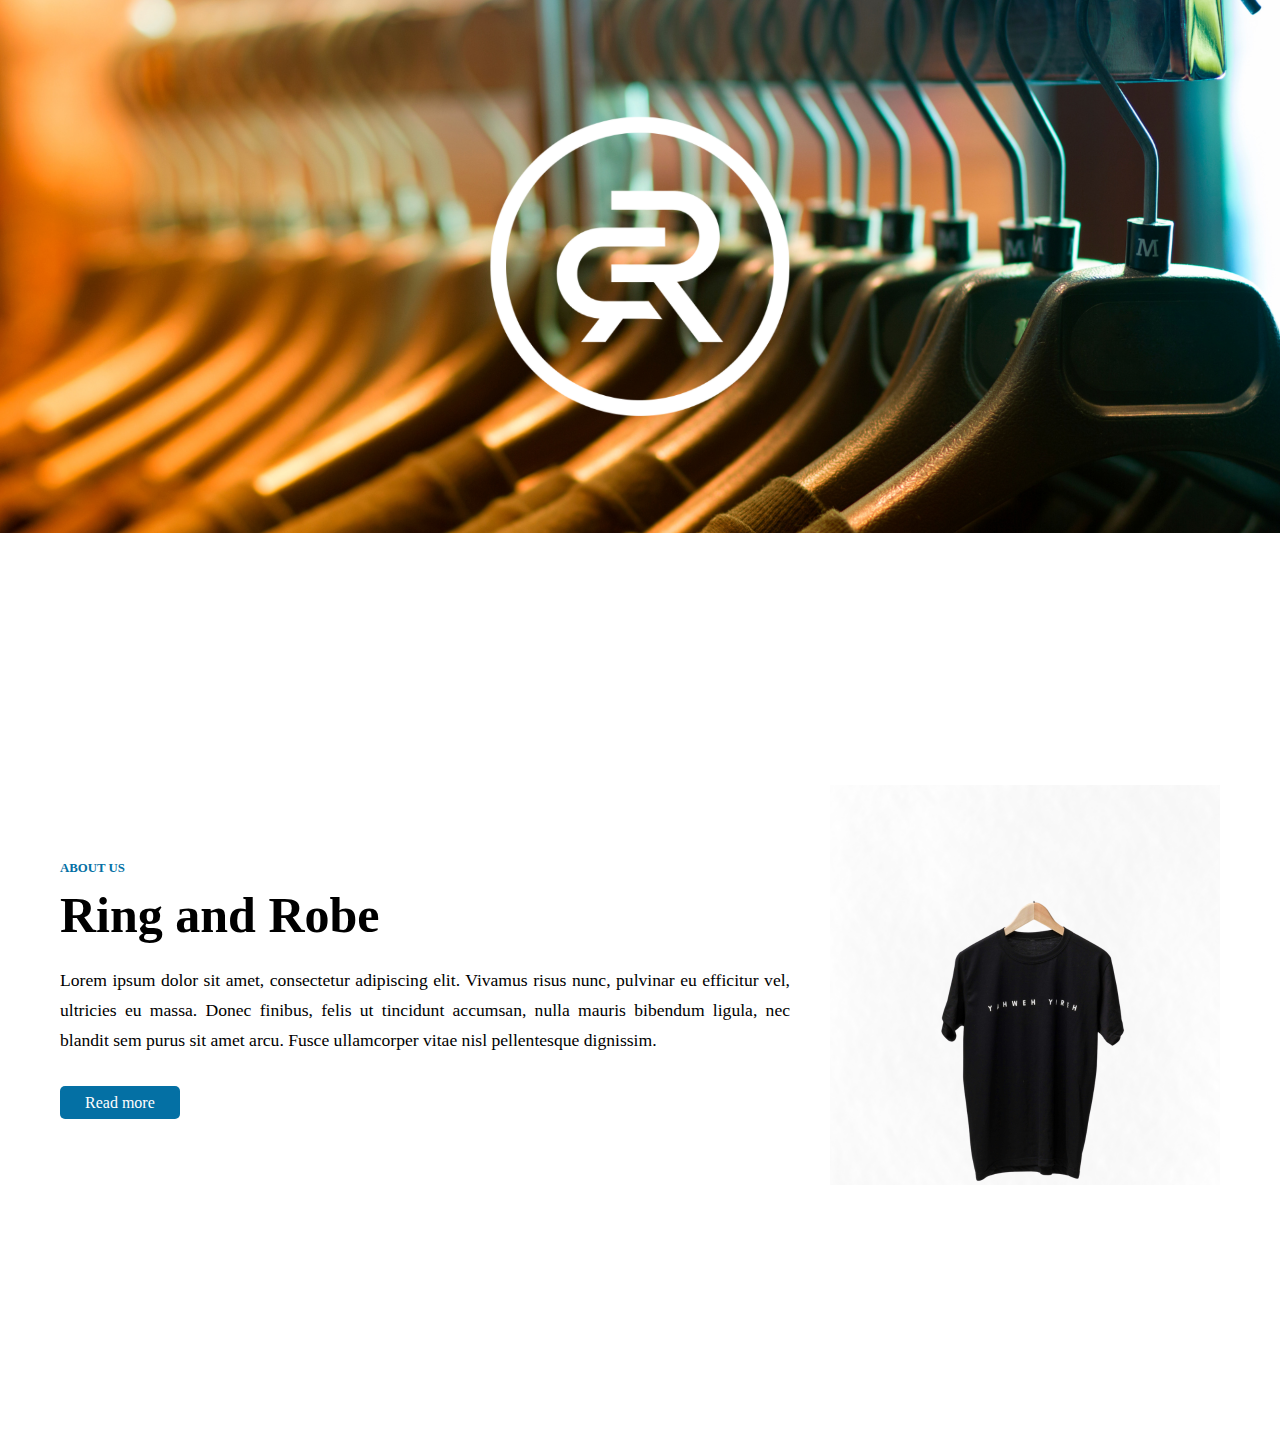
==== index.html @ 591218f0 "index" ====
<!DOCTYPE html>
<html lang="en">
<head>
    <meta charset="UTF-8">
    <meta name="viewport" content="width=device-width, initial-scale=1.0, maximum-scale=1.0, user-scalable=no">

    <title>About us</title>

    <!--CSS About Us [ONLY]-->  
    <link rel="stylesheet" href="about-us.css">
    <link rel="stylesheet" href="about-us-mobile.css">
    <!-- End CSS About Us -->
</head>
<body>

    <header class="container">
        <div class="slideshow">
            <picture>
                <img src="slide 1.png" alt="Main Banner">
            </picture>
        </div>
    </header>

    <main class="about-us">
        <div class="container-inner">
            <div class="col1">
            <h5>About us</h5>
                <h1>Ring and Robe</h1>
                <p>
                    Lorem ipsum dolor sit amet, consectetur adipiscing elit. Vivamus risus nunc, pulvinar eu efficitur vel, ultricies eu massa. 
                    Donec finibus, felis ut tincidunt accumsan, nulla mauris bibendum ligula, nec blandit sem purus sit amet arcu. Fusce ullamcorper 
                    vitae nisl pellentesque dignissim.
                </p>
                <a href="#" class="button-about">Read more</a>

            </div>

            <div class="col2">
                <picture>
                    <img src="TSHIRT.png" alt="Tshirt Banner" class="tshirt-banner">
                </picture>
            </div>
        </div>
    </main>
    
</body>
</html>
---- about-us.css ----
/* http://meyerweb.com/eric/tools/css/reset/ 
   v2.0 | 20110126
   License: none (public domain)
*/

html, body, div, span, applet, object, iframe,
h1, h2, h3, h4, h5, h6, p, blockquote, pre,
a, abbr, acronym, address, big, cite, code,
del, dfn, em, img, ins, kbd, q, s, samp,
small, strike, strong, sub, sup, tt, var,
b, u, i, center,
dl, dt, dd, ol, ul, li,
fieldset, form, label, legend,
table, caption, tbody, tfoot, thead, tr, th, td,
article, aside, canvas, details, embed, 
figure, figcaption, footer, header, hgroup, 
menu, nav, output, ruby, section, summary,
time, mark, audio, video {
	margin: 0;
	padding: 0;
	border: 0;
	font-size: 100%;
	font: inherit;
	vertical-align: baseline;
}
/* HTML5 display-role reset for older browsers */
article, aside, details, figcaption, figure, 
footer, header, hgroup, menu, nav, section {
	display: block;
}
body {
	line-height: 1;
}
ol, ul {
	list-style: none;
}
blockquote, q {
	quotes: none;
}
blockquote:before, blockquote:after,
q:before, q:after {
	content: '';
	content: none;
}
table {
	border-collapse: collapse;
	border-spacing: 0;
}
*{
    box-sizing: border-box;
}


/*END Reset*/

/* Start About Us CSS */

header .container{
    display: flex;
    flex-direction: row;
    justify-content: center;
    align-items: center;
    width: 1200px;
    overflow: hidden;
}

header .container .slideshow{
    width: 100%;
}
.container .slideshow img{
    width: 100%;
    height: 100%;
    object-fit: cover;
}

/*First Area*/
.about-us{
    display: flex;
    justify-content: center; 
    align-items: center; 
    padding: 30px;
    background-color: #fff;
    min-height: 100vh;
}

.about-us .container-inner {
    width: 100%;
    max-width: 1200px; 
    display: flex;
    justify-content: space-between; 
    align-items: center;
  }

/* Ajustes para as colunas */
.about-us .colunm1,
.about-us .colunm2 {
  width: 48%; 
  display: flex;
  flex-direction: column;
  justify-content: center; 
}

.about-us .col1 {
    padding: 20px;
    align-items: flex-start;
}

.about-us .col1 h5{
    font-family: "Poppins";
    font-size: 0.8rem;
    text-transform: uppercase;
    color: #0470A4;
    font-weight: 600;
    padding: 0px 0px 15px 0px;
}
.about-us .col1 h1{
    font-family: "Poppins";
    font-size: 3.125rem;
    color: #000;
    font-weight: 700;
    padding: 0px 0px 25px 0px;
}

.about-us .col1 p{
    color: black;
    font-size: 1.1rem;
    font-family: "Poppins";
    font-weight: 400;
    word-wrap: break-word;
    line-height: 30px;
    text-align: justify;
    padding: 0px 0px 40px 0px;
}

.about-us .col1 .button-about{
    background-color: #0470A4;
    color: #fff;
    font-family: "Poppins";
    font-size: 1rem;
    text-decoration: none;
    padding: 8px 25px;
    border-radius: 5px;
    transition: all 0.5s ease;
}
.about-us .col1 .button-about:hover{
    background-color: #2bb8ff;
    color: #fff;
}


.about-us .col2 {
    padding: 20px;
    align-items: flex-start;
}
---- about-us-mobile.css ----
@media (max-width: 600px) {
        header .container .slideshow{
        max-width: 100%;
        }
        header .container .slideshow img{
            width: 100%;
        }
        .about-us{
            display: flex;
            flex-direction: column;
            align-items: center;
            padding: 15px;
        }
        .about-us > .container-inner{
            display: flex;
            flex-direction: column-reverse;
            align-items: center;
            justify-items: center;
            width: 100%;
            padding: 0px;
        }
        .container-inner .col1{
            width: 100%;
            padding: 15px;
        }
        .container-inner .col2{
            width: 100%;
            padding: 15px;
        }
        .container-inner .col2 .tshirt-banner{
            width: 100%;
        }
        .about-us .col1 h5{
            padding: 0px 0px 5px 0px;
            text-align: center;
            width: 100%;
        }
        .about-us .col1 h1{
            padding: 10px 0px 20px 0px;
            width: 100%;
            text-align: center;
            font-size: 2.5rem;
        }
        .about-us .col1 p{
            padding: 0px 5px 30px 5px;
            width: 100%;
            line-height: 35px;
        }
    }
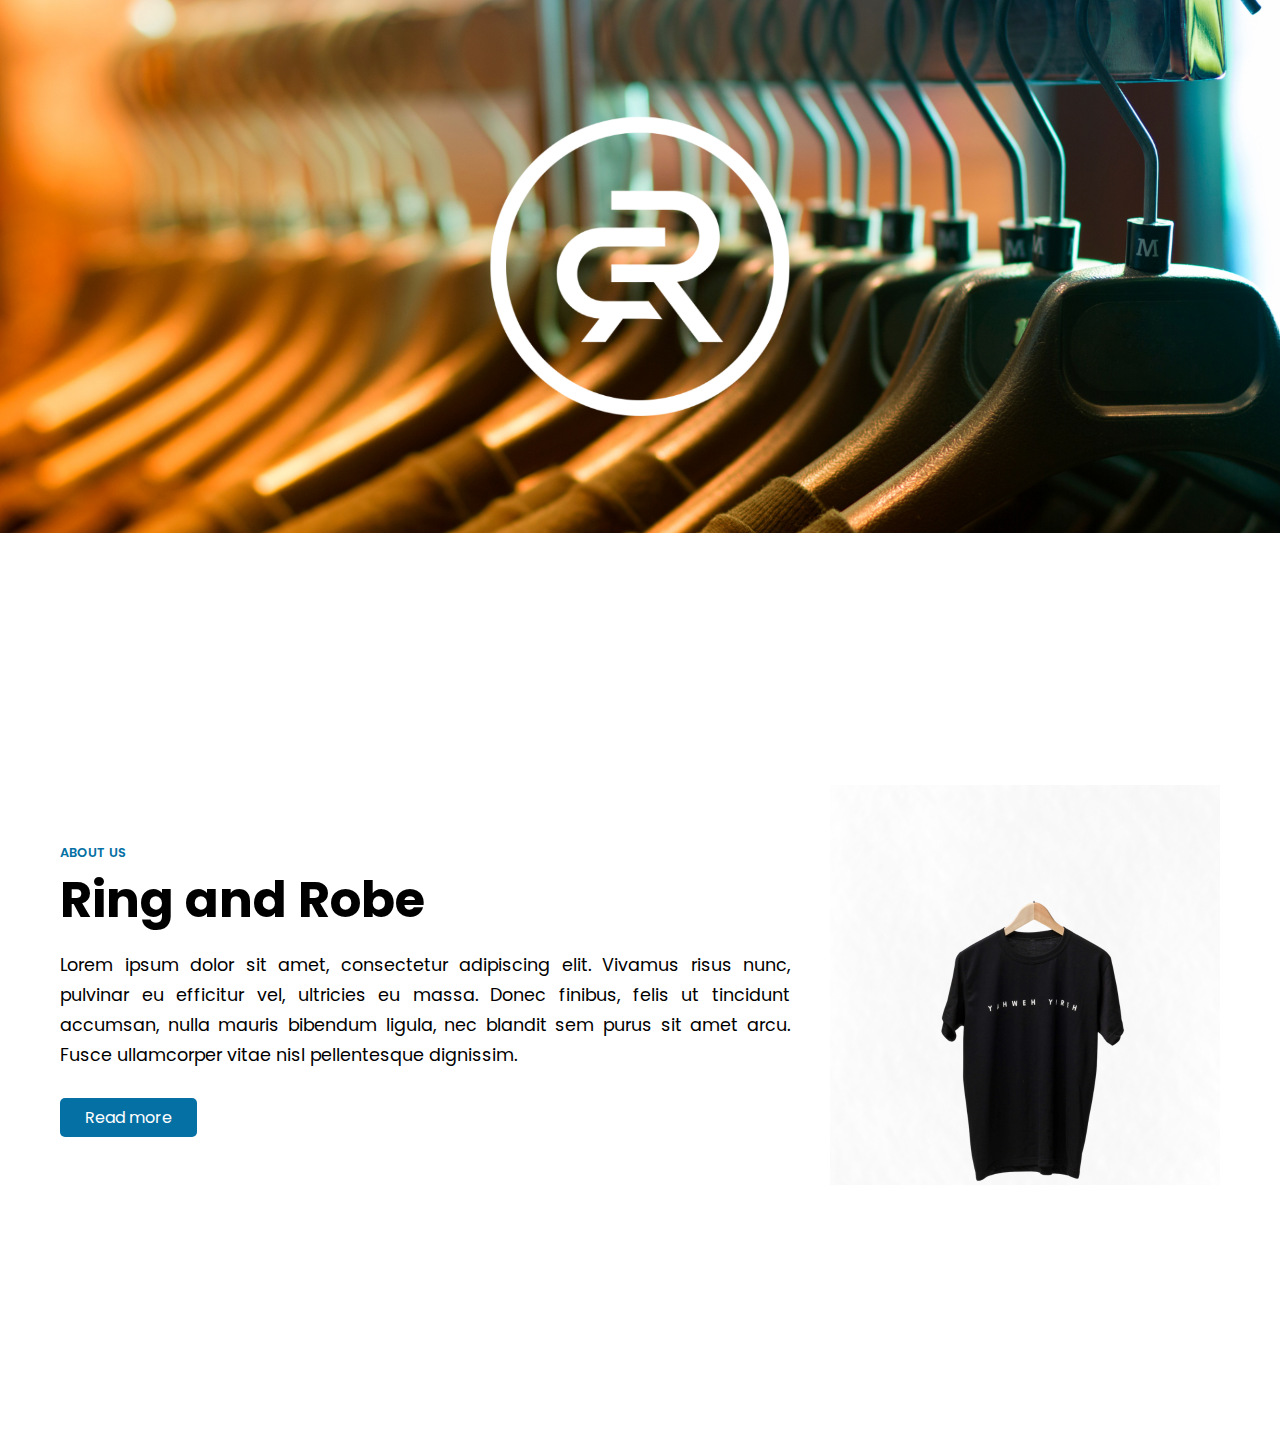
==== commit 07b9a7f3: "Update index.html" ====
--- a/index.html
+++ b/index.html
@@ -1,47 +1,54 @@
 <!DOCTYPE html>
 <html lang="en">
-<head>
-    <meta charset="UTF-8">
-    <meta name="viewport" content="width=device-width, initial-scale=1.0, maximum-scale=1.0, user-scalable=no">
+  <head>
+    <meta charset="UTF-8" />
+    <meta
+      name="viewport"
+      content="width=device-width, initial-scale=1.0, maximum-scale=1.0, user-scalable=no"
+    />
 
     <title>About us</title>
 
-    <!--CSS About Us [ONLY]-->  
-    <link rel="stylesheet" href="about-us.css">
-    <link rel="stylesheet" href="about-us-mobile.css">
+    <!--CSS About Us [ONLY]-->
+    <link rel="stylesheet" href="about-us.css" />
+    <link rel="stylesheet" href="about-us-mobile.css" />
+
+    <link
+      href="https://fonts.googleapis.com/css2?family=Poppins:ital,wght@0,100;0,200;0,300;0,400;0,500;0,600;0,700;0,800;0,900;1,100;1,200;1,300;1,400;1,500;1,600;1,700;1,800;1,900&display=swap"
+      rel="stylesheet"
+    />
     <!-- End CSS About Us -->
-</head>
-<body>
-
+  </head>
+  <body>
     <header class="container">
-        <div class="slideshow">
-            <picture>
-                <img src="slide 1.png" alt="Main Banner">
-            </picture>
-        </div>
+      <div class="slideshow">
+        <picture>
+          <img src="slide 1.png" alt="Main Banner" />
+        </picture>
+      </div>
     </header>
 
     <main class="about-us">
-        <div class="container-inner">
-            <div class="col1">
-            <h5>About us</h5>
-                <h1>Ring and Robe</h1>
-                <p>
-                    Lorem ipsum dolor sit amet, consectetur adipiscing elit. Vivamus risus nunc, pulvinar eu efficitur vel, ultricies eu massa. 
-                    Donec finibus, felis ut tincidunt accumsan, nulla mauris bibendum ligula, nec blandit sem purus sit amet arcu. Fusce ullamcorper 
-                    vitae nisl pellentesque dignissim.
-                </p>
-                <a href="#" class="button-about">Read more</a>
+      <div class="container-inner">
+        <div class="col1">
+          <h5>About us</h5>
+          <h1>Ring and Robe</h1>
+          <p>
+            Lorem ipsum dolor sit amet, consectetur adipiscing elit. Vivamus
+            risus nunc, pulvinar eu efficitur vel, ultricies eu massa. Donec
+            finibus, felis ut tincidunt accumsan, nulla mauris bibendum ligula,
+            nec blandit sem purus sit amet arcu. Fusce ullamcorper vitae nisl
+            pellentesque dignissim.
+          </p>
+          <a href="#" class="button-about">Read more</a>
+        </div>
 
-            </div>
-
-            <div class="col2">
-                <picture>
-                    <img src="TSHIRT.png" alt="Tshirt Banner" class="tshirt-banner">
-                </picture>
-            </div>
+        <div class="col2">
+          <picture>
+            <img src="TSHIRT.png" alt="Tshirt Banner" class="tshirt-banner" />
+          </picture>
         </div>
+      </div>
     </main>
-    
-</body>
-</html>+  </body>
+</html>
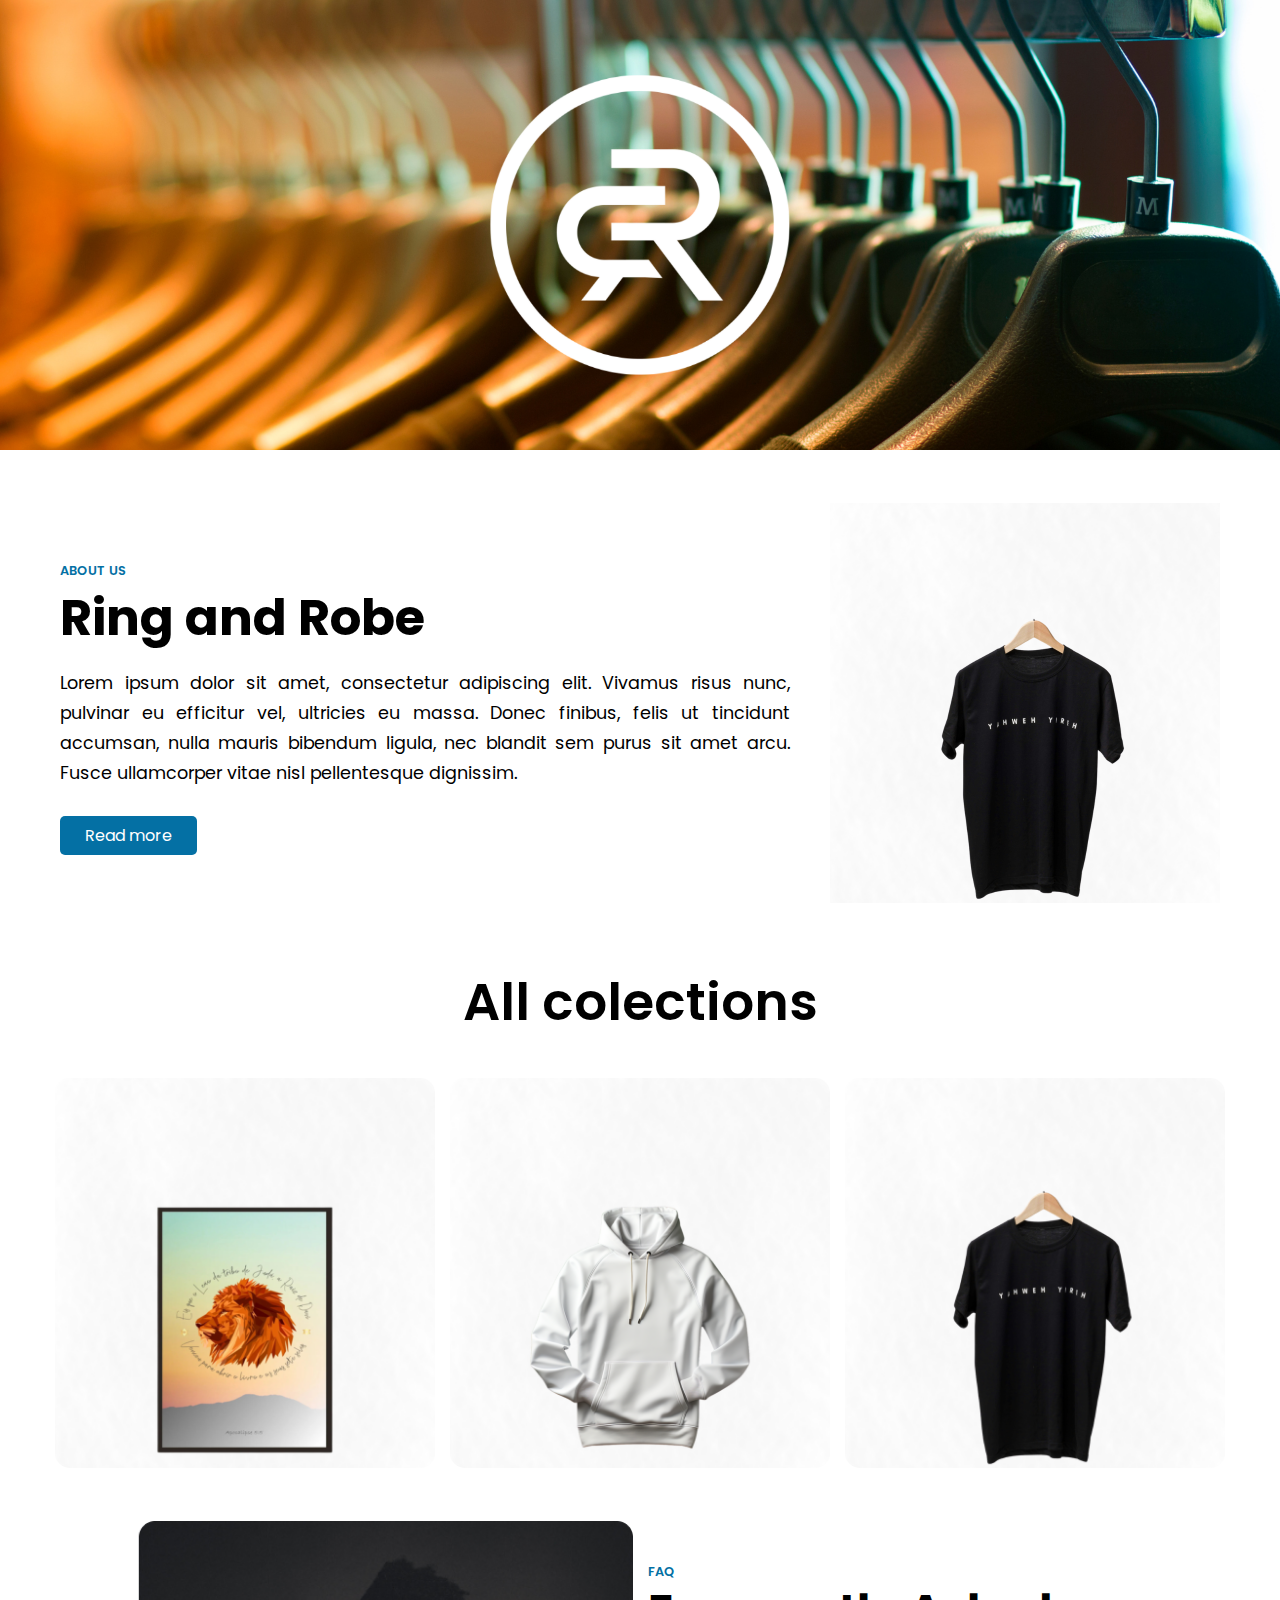
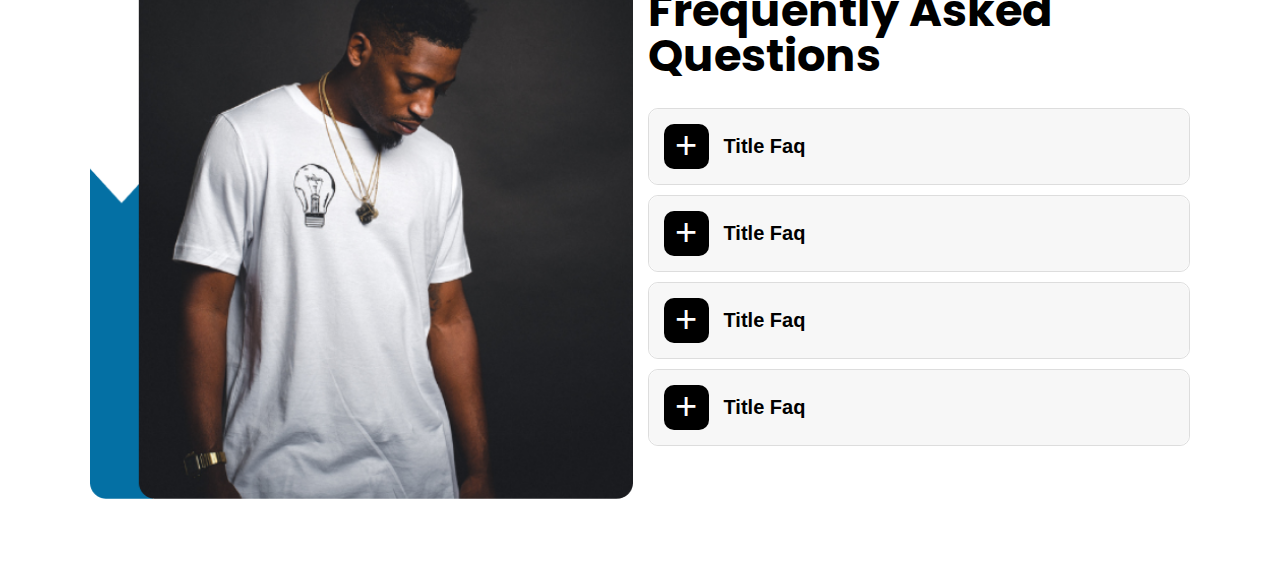
==== commit deb045f6: "Atualizações finais" ====
--- a/index.html
+++ b/index.html
@@ -49,6 +49,99 @@
           </picture>
         </div>
       </div>
+
+      <!-- Colections -->
+
+<section class="colections-about">
+  <h1 class="h1-coletions">All colections</h1>
+  <div class="inner">
+    <div class="grid1">
+      <picture>
+        <a href="#"><img src="quadro de parede.png" alt="Colection 1"></a>
+      </picture>
+    </div>
+    <div class="grid2">
+      <picture>
+        <a href="#"><img src="HOODIES.png" alt="Colection 2"></a>
+      </picture>
+    </div>
+    <div class="grid3">
+      <picture>
+        <a href="#"><img src="TSHIRT.png" alt="Colection 3"></a>
+      </picture>
+    </div>
+  </div>
+</section>
+
+<!-- Frequently Asked Questions -->
+
+<section class="faq-section">
+
+  <div class="faq-all">
+
+    <div class="faq-image">
+      <picture>
+        <img src="faq-img.png" alt="Faq Image">
+      </picture>
+    </div>
+
+    <div class="faq-col2">
+
+      <h5 class="subtitle">FAQ</h5>
+      <h1 class="h1-faq">Frequently Asked Questions</h1>
+
+    <div class="faq-item">
+      <button class="faq-question" aria-expanded="false">
+        <span class="faq-icon">+</span> 
+        Title Faq
+      </button>
+      <div class="faq-answer">
+        <p>Yes, we offer a 2-year warranty for all our work, ensuring quality and satisfaction.</p>
+      </div>
+    </div>
+
+    <div class="faq-item">
+      <button class="faq-question" aria-expanded="false">
+        <span class="faq-icon">+</span> 
+        Title Faq
+      </button>
+      <div class="faq-answer">
+        <p>Absolutely! Our team of experts can help you choose the best tiles for your project.</p>
+      </div>
+    </div>
+
+    <div class="faq-item">
+      <button class="faq-question" aria-expanded="false">
+        <span class="faq-icon">+</span> 
+        Title Faq
+      </button>
+      <div class="faq-answer">
+        <p>Absolutely! Our team of experts can help you choose the best tiles for your project.</p>
+      </div>
+    </div>
+
+    <div class="faq-item">
+      <button class="faq-question" aria-expanded="false">
+        <span class="faq-icon">+</span> 
+        Title Faq
+      </button>
+      <div class="faq-answer">
+        <p>Absolutely! Our team of experts can help you choose the best tiles for your project.</p>
+      </div>
+    </div>
+    
+
+    
+  </div>
+
+</div>
+</section>
+
+
+
+
     </main>
+
+    <script src="script.js"></script>
   </body>
 </html>
--- a/about-us.css
+++ b/about-us.css
@@ -3,152 +3,382 @@
    License: none (public domain)
 */
 
-html, body, div, span, applet, object, iframe,
-h1, h2, h3, h4, h5, h6, p, blockquote, pre,
-a, abbr, acronym, address, big, cite, code,
-del, dfn, em, img, ins, kbd, q, s, samp,
-small, strike, strong, sub, sup, tt, var,
-b, u, i, center,
-dl, dt, dd, ol, ul, li,
-fieldset, form, label, legend,
-table, caption, tbody, tfoot, thead, tr, th, td,
-article, aside, canvas, details, embed, 
-figure, figcaption, footer, header, hgroup, 
-menu, nav, output, ruby, section, summary,
-time, mark, audio, video {
-	margin: 0;
-	padding: 0;
-	border: 0;
-	font-size: 100%;
-	font: inherit;
-	vertical-align: baseline;
+html,
+body,
+div,
+span,
+applet,
+object,
+iframe,
+h1,
+h2,
+h3,
+h4,
+h5,
+h6,
+p,
+blockquote,
+pre,
+a,
+abbr,
+acronym,
+address,
+big,
+cite,
+code,
+del,
+dfn,
+em,
+img,
+ins,
+kbd,
+q,
+s,
+samp,
+small,
+strike,
+strong,
+sub,
+sup,
+tt,
+var,
+b,
+u,
+i,
+center,
+dl,
+dt,
+dd,
+ol,
+ul,
+li,
+fieldset,
+form,
+label,
+legend,
+table,
+caption,
+tbody,
+tfoot,
+thead,
+tr,
+th,
+td,
+article,
+aside,
+canvas,
+details,
+embed,
+figure,
+figcaption,
+footer,
+header,
+hgroup,
+menu,
+nav,
+output,
+ruby,
+section,
+summary,
+time,
+mark,
+audio,
+video {
+  margin: 0;
+  padding: 0;
+  border: 0;
+  font-size: 100%;
+  font: inherit;
+  vertical-align: baseline;
 }
 /* HTML5 display-role reset for older browsers */
-article, aside, details, figcaption, figure, 
-footer, header, hgroup, menu, nav, section {
-	display: block;
+article,
+aside,
+details,
+figcaption,
+figure,
+footer,
+header,
+hgroup,
+menu,
+nav,
+section {
+  display: block;
 }
 body {
-	line-height: 1;
-}
-ol, ul {
-	list-style: none;
-}
-blockquote, q {
-	quotes: none;
-}
-blockquote:before, blockquote:after,
-q:before, q:after {
-	content: '';
-	content: none;
+  line-height: 1;
+}
+ol,
+ul {
+  list-style: none;
+}
+blockquote,
+q {
+  quotes: none;
+}
+blockquote:before,
+blockquote:after,
+q:before,
+q:after {
+  content: "";
+  content: none;
 }
 table {
-	border-collapse: collapse;
-	border-spacing: 0;
-}
-*{
-    box-sizing: border-box;
-}
-
+  border-collapse: collapse;
+  border-spacing: 0;
+}
+* {
+  box-sizing: border-box;
+}
 
 /*END Reset*/
 
+:root{
+  --primary-color: #000;
+  --secondary-color: #0470a4;
+  --font-size-large: 3.25rem;
+  --font-size-medium: 2.8rem;
+  --font-size-small: 0.8rem;
+  --font-weight-h1: 700;
+  --font-weight-h5: 600;
+  --font-family-base: "Poppins", sans-serif; 
+  }
+
 /* Start About Us CSS */
 
-header .container{
-    display: flex;
-    flex-direction: row;
-    justify-content: center;
-    align-items: center;
-    width: 1200px;
-    overflow: hidden;
-}
-
-header .container .slideshow{
-    width: 100%;
-}
-.container .slideshow img{
-    width: 100%;
-    height: 100%;
-    object-fit: cover;
+header .container {
+  display: flex;
+  flex-direction: row;
+  justify-content: center;
+  align-items: center;
+  width: 1200px;
+  overflow: hidden;
+}
+
+header .container .slideshow {
+  width: 100%;
+}
+.container .slideshow img {
+  width: 100%;
+  height: 450px;
+  object-fit: cover;
 }
 
 /*First Area*/
-.about-us{
-    display: flex;
-    justify-content: center; 
-    align-items: center; 
-    padding: 30px;
-    background-color: #fff;
-    min-height: 100vh;
+.about-us {
+  display: flex;
+  justify-content: center;
+  align-items: center;
+  padding: 30px;
+  background-color: #fff;
+  flex-wrap: wrap;
 }
 
 .about-us .container-inner {
-    width: 100%;
-    max-width: 1200px; 
-    display: flex;
-    justify-content: space-between; 
-    align-items: center;
-  }
+  width: 100%;
+  max-width: 1200px;
+  display: flex;
+  justify-content: space-between;
+  align-items: center;
+}
 
 /* Ajustes para as colunas */
 .about-us .colunm1,
 .about-us .colunm2 {
-  width: 48%; 
+  width: 48%;
   display: flex;
   flex-direction: column;
-  justify-content: center; 
+  justify-content: center;
 }
 
 .about-us .col1 {
-    padding: 20px;
-    align-items: flex-start;
-}
-
-.about-us .col1 h5{
-    font-family: "Poppins";
-    font-size: 0.8rem;
-    text-transform: uppercase;
-    color: #0470A4;
-    font-weight: 600;
-    padding: 0px 0px 15px 0px;
-}
-.about-us .col1 h1{
-    font-family: "Poppins";
-    font-size: 3.125rem;
-    color: #000;
-    font-weight: 700;
-    padding: 0px 0px 25px 0px;
-}
-
-.about-us .col1 p{
-    color: black;
-    font-size: 1.1rem;
-    font-family: "Poppins";
-    font-weight: 400;
-    word-wrap: break-word;
-    line-height: 30px;
-    text-align: justify;
-    padding: 0px 0px 40px 0px;
-}
-
-.about-us .col1 .button-about{
-    background-color: #0470A4;
-    color: #fff;
-    font-family: "Poppins";
-    font-size: 1rem;
-    text-decoration: none;
-    padding: 8px 25px;
-    border-radius: 5px;
-    transition: all 0.5s ease;
-}
-.about-us .col1 .button-about:hover{
-    background-color: #2bb8ff;
-    color: #fff;
-}
-
+  padding: 20px;
+  align-items: flex-start;
+}
+
+.about-us .col1 h5 {
+  font-family: "Poppins";
+  font-size: 0.8rem;
+  text-transform: uppercase;
+  color: #0470a4;
+  font-weight: 600;
+  padding: 0px 0px 15px 0px;
+}
+.about-us .col1 h1 {
+  font-family: "Poppins";
+  font-size: 3.125rem;
+  color: #000;
+  font-weight: 700;
+  padding: 0px 0px 25px 0px;
+}
+
+.about-us .col1 p {
+  color: black;
+  font-size: 1.1rem;
+  font-family: "Poppins";
+  font-weight: 400;
+  word-wrap: break-word;
+  line-height: 30px;
+  text-align: justify;
+  padding: 0px 0px 40px 0px;
+}
+
+.about-us .col1 .button-about {
+  background-color: #0470a4;
+  color: #fff;
+  font-family: "Poppins";
+  font-size: 1rem;
+  text-decoration: none;
+  padding: 8px 25px;
+  border-radius: 5px;
+  transition: all 0.5s ease;
+}
+.about-us .col1 .button-about:hover {
+  background-color: #2bb8ff;
+  color: #fff;
+}
 
 .about-us .col2 {
-    padding: 20px;
-    align-items: flex-start;
-}+  padding: 20px;
+  align-items: flex-start;
+}
+
+/* Colections Section */
+
+.colections-about {
+  display: flex;
+  flex-direction: column;
+  justify-content: center;
+  align-items: center;
+  max-width: 1200px;
+  width: 100%;
+  padding: 0 15px; /* Pequeno padding para espaçamento nas laterais */
+}
+
+.colections-about > .inner {
+  display: grid;
+  grid-template-columns: repeat(3, 1fr);
+  gap: 15px;
+  width: 100%;
+}
+
+.colections-about > .h1-coletions {
+  font-family: "Poppins", sans-serif;
+  font-size: 3.25rem;
+  font-weight: 600;
+  padding: 50px;
+  text-align: center;
+}
+
+.inner div {
+  display: flex;
+  justify-content: center;
+  align-items: center;
+}
+
+.inner div img {
+  border-radius: 15px;
+  width: 100%; /* A imagem se ajusta à largura da coluna */
+  height: auto; /* Mantém a proporção correta */
+  object-fit: cover; /* Para garantir que a imagem preencha o espaço sem distorcer */
+  transition: transform 0.3s ease-in-out; /* Suaviza a animação ao passar o mouse */
+}
+
+.inner div:hover img {
+  transform: translateY(-10px); /* Move a imagem 10px para cima */
+}
+
+/* FAQ */
+
+.faq-section {
+  display: flex;
+  flex-direction: column;
+  justify-content: center;
+  align-items: center;
+  max-width: 1200px;
+  width: 100%;
+  padding: 50px;
+  font-family: "Poppins", sans-serif;
+}
+.h1-faq{
+  font-family:var(--font-family-base);
+  font-size: var(--font-size-medium);
+  font-weight: var(--font-weight-h1);
+  padding-bottom: 50px;
+}
+.subtitle{
+  font-family:var(--font-family-base);
+  font-size: var(--font-size-small);
+  color: var(--secondary-color);
+  font-weight: var(--font-weight-h5);
+  padding-bottom: 10px;
+}
+.faq-all{
+  display: grid;
+  grid-template-columns: repeat(2, 1fr);
+  gap: 15px;
+  width: 100%;
+  align-items: center;
+}
+.faq-image img{
+  width: 100%;
+}
+.faq-col2{
+
+  width: 100%;
+}
+
+.faq-item {
+  border: 1px solid #ddd;
+  border-radius: 10px;
+  margin-bottom: 10px;
+  overflow: hidden;
+}
+
+.faq-question {
+  width: 100%;
+  background-color: #f7f7f7;
+  border: none;
+  padding: 15px;
+  text-align: left;
+  font-size: 1.25rem;
+  font-weight: 600;
+  display: flex;
+  align-items: center;
+  justify-content: start;
+  cursor: pointer;
+  border-radius: 10px;
+}
+
+.faq-icon {
+  display: inline-block;
+  width: 45px;
+  height: 45px;
+  background-color: #000;
+  color: white;
+  border-radius: 10px;
+  text-align: center;
+  font-size: 38px;
+  font-weight: 100;
+  margin-right: 15px;
+}
+
+.faq-answer {
+  padding: 15px;
+  display: none;
+  border-top: 1px solid #ddd;
+  background-color: #fff;
+  font-size: 1rem;
+  line-height: 1.5;
+}
+
+.faq-answer p {
+  margin: 0;
+}
+
+/* Quando o item está aberto */
+[aria-expanded="true"] .faq-icon {
+  background-color: #0470a4;
+}
+
+
--- a/about-us-mobile.css
+++ b/about-us-mobile.css
@@ -46,5 +46,68 @@
             width: 100%;
             line-height: 35px;
         }
+
+        .colections-about > .inner {
+            display: grid;
+            grid-template-columns: repeat(1, 1fr);
+            gap: 15px;
+            width: 100%;
+          }
+
+          .colections-about > .h1-coletions {
+            font-family: "Poppins", sans-serif;
+            font-size: 2.125rem;
+            font-weight: 600;
+            padding: 50px;
+            text-align: center;
+          }
+
+          .faq-section > .faq-all{
+            display: grid;
+            grid-template-columns: repeat(1, 1fr);
+            width: 100%;
+            padding: 0;
+          }
+          .faq-image img{
+            width: 250px;
+          }
+
+          .faq-col2{
+            width: 100%;
+          }
+
+          .h1-faq{
+            font-family:var(--font-family-base);
+            font-size: 30px;
+            font-weight: var(--font-weight-h1);
+            padding-bottom: 30px;
+            text-align: center;
+          }
+          .subtitle{
+            text-align: center;
+            padding-top: 30px;
+          }
+
     }
+
+    @media (min-width: 834px) {
+        .h1-faq{
+            font-family:var(--font-family-base);
+            font-size: 30px;
+            font-weight: var(--font-weight-h1);
+            padding-bottom: 30px;
+            text-align: left;
+          }
+    }
+
+    @media (min-width: 1280px) {
+        .h1-faq{
+            font-family:var(--font-family-base);
+            font-size: var(--font-size-medium);
+            font-weight: var(--font-weight-h1);
+            padding-bottom: 30px;
+            text-align: left;
+          }
+    }
+
   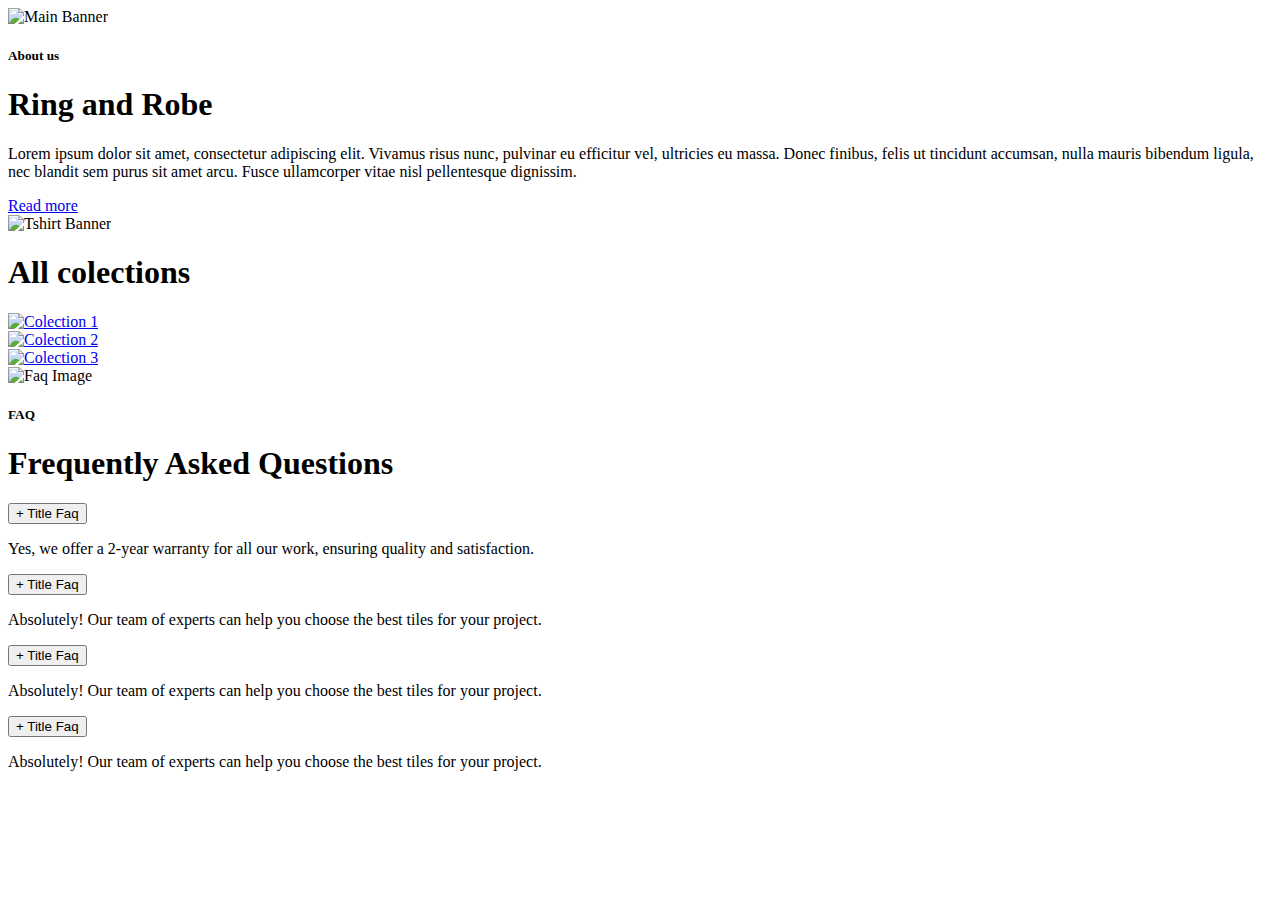
==== commit 5e2a9b84: "update" ====
--- a/index.html
+++ b/index.html
@@ -10,8 +10,14 @@
     <title>About us</title>
 
     <!--CSS About Us [ONLY]-->
-    <link rel="stylesheet" href="about-us.css" />
-    <link rel="stylesheet" href="about-us-mobile.css" />
+    <link
+      rel="stylesheet"
+      href="https://cdn.shopify.com/s/files/1/0669/3876/5475/files/about-us.css?v=1726681070"
+    />
+    <link
+      rel="stylesheet"
+      href="https://cdn.shopify.com/s/files/1/0669/3876/5475/files/about-us-mobile.css?v=1726679334"
+    />
 
     <link
       href="https://fonts.googleapis.com/css2?family=Poppins:ital,wght@0,100;0,200;0,300;0,400;0,500;0,600;0,700;0,800;0,900;1,100;1,200;1,300;1,400;1,500;1,600;1,700;1,800;1,900&display=swap"
@@ -20,10 +26,13 @@
     <!-- End CSS About Us -->
   </head>
   <body>
-    <header class="container">
+    <header class="container-geral">
       <div class="slideshow">
         <picture>
-          <img src="slide 1.png" alt="Main Banner" />
+          <img
+            src="https://cdn.shopify.com/s/files/1/0669/3876/5475/files/slide_1_ed9e99da-2d70-4326-8744-6fe303c344d7.png?v=1726678775"
+            alt="Main Banner"
+          />
         </picture>
       </div>
     </header>
@@ -45,103 +54,123 @@
 
         <div class="col2">
           <picture>
-            <img src="TSHIRT.png" alt="Tshirt Banner" class="tshirt-banner" />
+            <img
+              src="https://cdn.shopify.com/s/files/1/0669/3876/5475/files/HOODIES_89b26d8a-e76c-463b-a098-1139e0e51241.png?v=1726678775"
+              alt="Tshirt Banner"
+              class="tshirt-banner"
+            />
           </picture>
         </div>
       </div>
 
       <!-- Colections -->
 
-<section class="colections-about">
-  <h1 class="h1-coletions">All colections</h1>
-  <div class="inner">
-    <div class="grid1">
-      <picture>
-        <a href="#"><img src="quadro de parede.png" alt="Colection 1"></a>
-      </picture>
-    </div>
-    <div class="grid2">
-      <picture>
-        <a href="#"><img src="HOODIES.png" alt="Colection 2"></a>
-      </picture>
-    </div>
-    <div class="grid3">
-      <picture>
-        <a href="#"><img src="TSHIRT.png" alt="Colection 3"></a>
-      </picture>
-    </div>
-  </div>
-</section>
+      <section class="colections-about">
+        <h1 class="h1-coletions">All colections</h1>
+        <div class="inner">
+          <div class="grid1">
+            <picture>
+              <a href="#"
+                ><img
+                  src="https://cdn.shopify.com/s/files/1/0669/3876/5475/files/quadro_de_parede_a53b77d0-c4c2-47d9-9b73-a85de3416ae1.png?v=1726678774"
+                  alt="Colection 1"
+              /></a>
+            </picture>
+          </div>
+          <div class="grid2">
+            <picture>
+              <a href="#"
+                ><img
+                  src="https://cdn.shopify.com/s/files/1/0669/3876/5475/files/HOODIES_89b26d8a-e76c-463b-a098-1139e0e51241.png?v=1726678775"
+                  alt="Colection 2"
+              /></a>
+            </picture>
+          </div>
+          <div class="grid3">
+            <picture>
+              <a href="#"
+                ><img
+                  src="https://cdn.shopify.com/s/files/1/0669/3876/5475/files/TSHIRT_6455b9db-b8e6-470c-b406-280915cc906c.png?v=1726678774"
+                  alt="Colection 3"
+              /></a>
+            </picture>
+          </div>
+        </div>
+      </section>
 
-<!-- Frequently Asked Questions -->
+      <!-- Frequently Asked Questions -->
 
-<section class="faq-section">
+      <section class="faq-section">
+        <div class="faq-all">
+          <div class="faq-image">
+            <picture>
+              <img
+                src="https://cdn.shopify.com/s/files/1/0669/3876/5475/files/faq-img_db8086e2-8a1a-4b58-8380-6b7be1aa976c.png?v=1726678775"
+                alt="Faq Image"
+              />
+            </picture>
+          </div>
 
-  <div class="faq-all">
+          <div class="faq-col2">
+            <h5 class="subtitle">FAQ</h5>
+            <h1 class="h1-faq">Frequently Asked Questions</h1>
 
-    <div class="faq-image">
-      <picture>
-        <img src="faq-img.png" alt="Faq Image">
-      </picture>
-    </div>
+            <div class="faq-item">
+              <button class="faq-question" aria-expanded="false">
+                <span class="faq-icon">+</span>
+                Title Faq
+              </button>
+              <div class="faq-answer">
+                <p>
+                  Yes, we offer a 2-year warranty for all our work, ensuring
+                  quality and satisfaction.
+                </p>
+              </div>
+            </div>
 
-    <div class="faq-col2">
+            <div class="faq-item">
+              <button class="faq-question" aria-expanded="false">
+                <span class="faq-icon">+</span>
+                Title Faq
+              </button>
+              <div class="faq-answer">
+                <p>
+                  Absolutely! Our team of experts can help you choose the best
+                  tiles for your project.
+                </p>
+              </div>
+            </div>
 
-      <h5 class="subtitle">FAQ</h5>
-      <h1 class="h1-faq">Frequently Asked Questions</h1>
+            <div class="faq-item">
+              <button class="faq-question" aria-expanded="false">
+                <span class="faq-icon">+</span>
+                Title Faq
+              </button>
+              <div class="faq-answer">
+                <p>
+                  Absolutely! Our team of experts can help you choose the best
+                  tiles for your project.
+                </p>
+              </div>
+            </div>
 
-    <div class="faq-item">
-      <button class="faq-question" aria-expanded="false">
-        <span class="faq-icon">+</span> 
-        Title Faq
-      </button>
-      <div class="faq-answer">
-        <p>Yes, we offer a 2-year warranty for all our work, ensuring quality and satisfaction.</p>
-      </div>
-    </div>
-
-    <div class="faq-item">
-      <button class="faq-question" aria-expanded="false">
-        <span class="faq-icon">+</span> 
-        Title Faq
-      </button>
-      <div class="faq-answer">
-        <p>Absolutely! Our team of experts can help you choose the best tiles for your project.</p>
-      </div>
-    </div>
-
-    <div class="faq-item">
-      <button class="faq-question" aria-expanded="false">
-        <span class="faq-icon">+</span> 
-        Title Faq
-      </button>
-      <div class="faq-answer">
-        <p>Absolutely! Our team of experts can help you choose the best tiles for your project.</p>
-      </div>
-    </div>
-
-    <div class="faq-item">
-      <button class="faq-question" aria-expanded="false">
-        <span class="faq-icon">+</span> 
-        Title Faq
-      </button>
-      <div class="faq-answer">
-        <p>Absolutely! Our team of experts can help you choose the best tiles for your project.</p>
-      </div>
-    </div>
-    
-
-    
-  </div>
-
-</div>
-</section>
-
-
-
-
+            <div class="faq-item">
+              <button class="faq-question" aria-expanded="false">
+                <span class="faq-icon">+</span>
+                Title Faq
+              </button>
+              <div class="faq-answer">
+                <p>
+                  Absolutely! Our team of experts can help you choose the best
+                  tiles for your project.
+                </p>
+              </div>
+            </div>
+          </div>
+        </div>
+      </section>
     </main>
 
-    <script src="script.js"></script>
+    <script src="https://cdn.shopify.com/s/files/1/0669/3876/5475/files/script.js?v=1726678102"></script>
   </body>
 </html>
